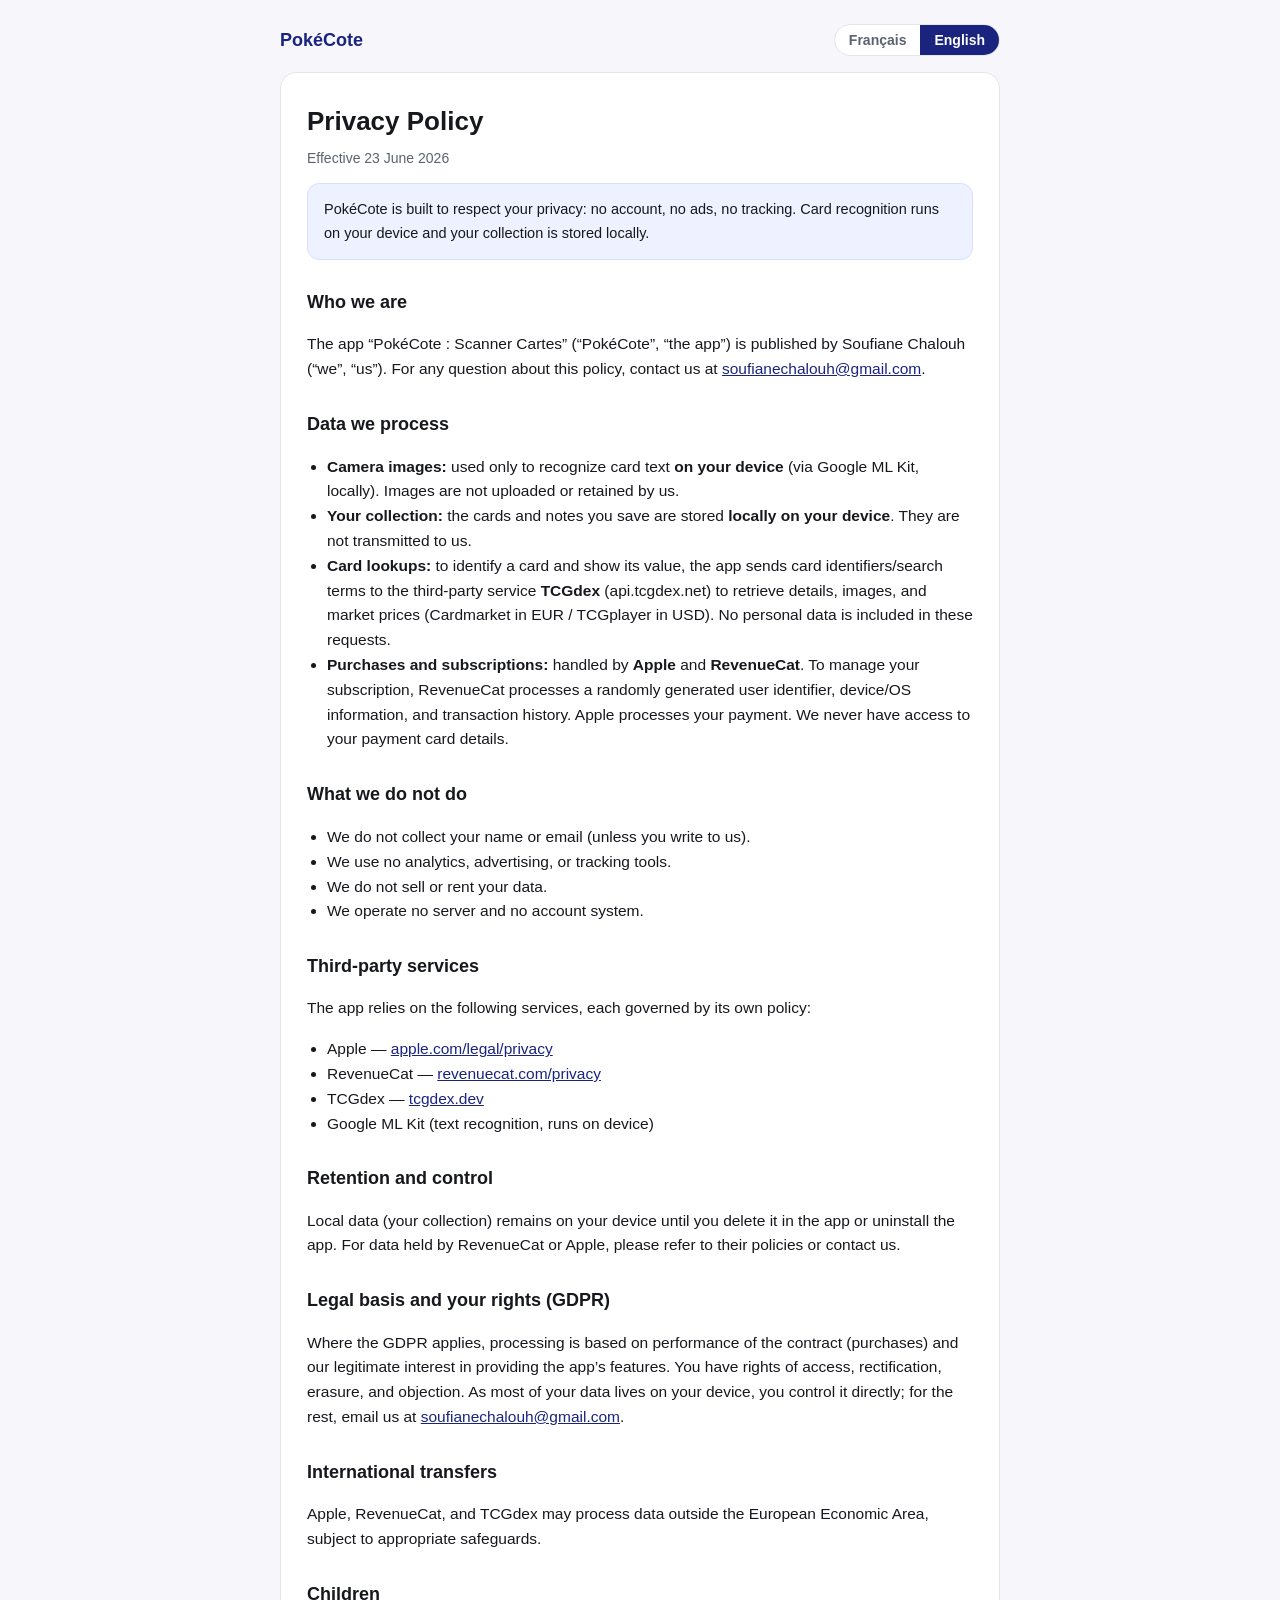
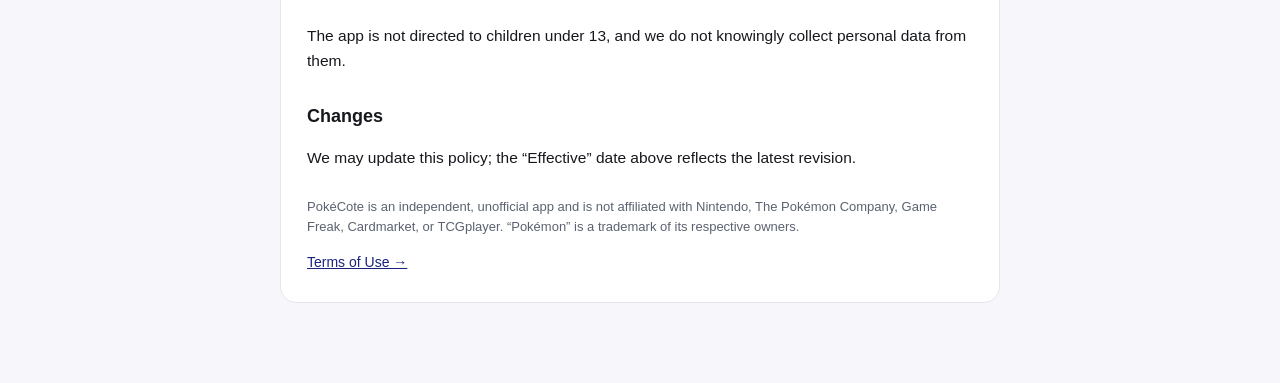
==== privacy.html @ efdfed35 "PokéCote legal pages (privacy + terms, FR/EN)" ====
<!doctype html>
<html lang="fr">
<head>
<meta charset="utf-8">
<meta name="viewport" content="width=device-width, initial-scale=1">
<title>Politique de confidentialité — PokéCote</title>
<link rel="stylesheet" href="style.css">
</head>
<body>
<div class="wrap">
  <header class="site">
    <a class="brand" href="index.html">PokéCote</a>
    <div class="toggle" role="group" aria-label="Language">
      <button type="button" data-set="fr" class="active">Français</button>
      <button type="button" data-set="en">English</button>
    </div>
  </header>

  <!-- FRENCH -->
  <section class="card show" data-lang="fr">
    <h1>Politique de confidentialité</h1>
    <p class="eff">En vigueur le 23 juin 2026</p>
    <p class="lead">PokéCote est conçu pour respecter votre vie privée : pas de compte, pas de publicité, pas de pistage. La reconnaissance des cartes s’effectue sur votre appareil et votre collection est stockée localement.</p>

    <h2>Qui sommes-nous</h2>
    <p>L’application « PokéCote : Scanner Cartes » (« PokéCote », « l’application ») est éditée par Soufiane Chalouh (« nous »). Pour toute question relative à cette politique, contactez-nous à <a href="mailto:soufianechalouh@gmail.com">soufianechalouh@gmail.com</a>.</p>

    <h2>Données que nous traitons</h2>
    <ul>
      <li><strong>Images de l’appareil photo :</strong> utilisées uniquement pour reconnaître le texte des cartes <strong>sur votre appareil</strong> (via Google ML Kit, en local). Les images ne sont ni téléversées ni conservées par nous.</li>
      <li><strong>Votre collection :</strong> les cartes et informations que vous enregistrez sont stockées <strong>localement sur votre appareil</strong>. Elles ne nous sont pas transmises.</li>
      <li><strong>Recherches de cartes :</strong> pour identifier une carte et afficher sa cote, l’application envoie des identifiants/termes de carte au service tiers <strong>TCGdex</strong> (api.tcgdex.net) afin de récupérer les détails, images et prix de marché (Cardmarket en EUR / TCGplayer en USD). Aucune donnée personnelle n’est incluse dans ces requêtes.</li>
      <li><strong>Achats et abonnements :</strong> gérés par <strong>Apple</strong> et <strong>RevenueCat</strong>. Pour gérer votre abonnement, RevenueCat traite un identifiant d’utilisateur généré aléatoirement, des informations sur l’appareil/le système et l’historique des transactions. Apple traite votre paiement. Nous n’avons jamais accès à vos coordonnées bancaires.</li>
    </ul>

    <h2>Ce que nous ne faisons pas</h2>
    <ul>
      <li>Nous ne collectons pas votre nom ou votre e-mail (sauf si vous nous écrivez).</li>
      <li>Nous n’utilisons aucun outil d’analyse, de publicité ou de pistage.</li>
      <li>Nous ne vendons ni ne louons vos données.</li>
      <li>Nous n’exploitons pas de serveur ni de système de comptes.</li>
    </ul>

    <h2>Services tiers</h2>
    <p>L’application s’appuie sur les services suivants, soumis à leurs propres politiques :</p>
    <ul>
      <li>Apple — <a href="https://www.apple.com/legal/privacy/" target="_blank" rel="noopener">apple.com/legal/privacy</a></li>
      <li>RevenueCat — <a href="https://www.revenuecat.com/privacy/" target="_blank" rel="noopener">revenuecat.com/privacy</a></li>
      <li>TCGdex — <a href="https://tcgdex.dev/" target="_blank" rel="noopener">tcgdex.dev</a></li>
      <li>Google ML Kit (reconnaissance de texte, exécutée sur l’appareil)</li>
    </ul>

    <h2>Conservation et contrôle</h2>
    <p>Les données locales (votre collection) demeurent sur votre appareil jusqu’à ce que vous les supprimiez dans l’application ou que vous désinstalliez l’application. Pour les données détenues par RevenueCat ou Apple, veuillez consulter leurs politiques ou nous contacter.</p>

    <h2>Base légale et vos droits (RGPD)</h2>
    <p>Lorsque le RGPD s’applique, le traitement repose sur l’exécution du contrat (achats) et notre intérêt légitime à fournir les fonctionnalités de l’application. Vous disposez des droits d’accès, de rectification, d’effacement et d’opposition. La plupart de vos données résidant sur votre appareil, vous en gardez le contrôle direct ; pour le reste, écrivez-nous à <a href="mailto:soufianechalouh@gmail.com">soufianechalouh@gmail.com</a>.</p>

    <h2>Transferts internationaux</h2>
    <p>Apple, RevenueCat et TCGdex peuvent traiter des données en dehors de l’Espace économique européen, dans le respect de garanties appropriées.</p>

    <h2>Enfants</h2>
    <p>L’application n’est pas destinée aux enfants de moins de 13 ans et nous ne collectons pas sciemment de données personnelles les concernant.</p>

    <h2>Modifications</h2>
    <p>Nous pouvons mettre à jour cette politique ; la date « En vigueur le » ci-dessus indique la dernière révision.</p>

    <p class="foot">PokéCote est une application indépendante et non officielle, sans aucun lien avec Nintendo, The Pokémon Company, Game Freak, Cardmarket ou TCGplayer. « Pokémon » est une marque de ses détenteurs respectifs.</p>
    <nav class="pages"><a href="terms.html">Conditions d’utilisation →</a></nav>
  </section>

  <!-- ENGLISH -->
  <section class="card" data-lang="en">
    <h1>Privacy Policy</h1>
    <p class="eff">Effective 23 June 2026</p>
    <p class="lead">PokéCote is built to respect your privacy: no account, no ads, no tracking. Card recognition runs on your device and your collection is stored locally.</p>

    <h2>Who we are</h2>
    <p>The app “PokéCote : Scanner Cartes” (“PokéCote”, “the app”) is published by Soufiane Chalouh (“we”, “us”). For any question about this policy, contact us at <a href="mailto:soufianechalouh@gmail.com">soufianechalouh@gmail.com</a>.</p>

    <h2>Data we process</h2>
    <ul>
      <li><strong>Camera images:</strong> used only to recognize card text <strong>on your device</strong> (via Google ML Kit, locally). Images are not uploaded or retained by us.</li>
      <li><strong>Your collection:</strong> the cards and notes you save are stored <strong>locally on your device</strong>. They are not transmitted to us.</li>
      <li><strong>Card lookups:</strong> to identify a card and show its value, the app sends card identifiers/search terms to the third-party service <strong>TCGdex</strong> (api.tcgdex.net) to retrieve details, images, and market prices (Cardmarket in EUR / TCGplayer in USD). No personal data is included in these requests.</li>
      <li><strong>Purchases and subscriptions:</strong> handled by <strong>Apple</strong> and <strong>RevenueCat</strong>. To manage your subscription, RevenueCat processes a randomly generated user identifier, device/OS information, and transaction history. Apple processes your payment. We never have access to your payment card details.</li>
    </ul>

    <h2>What we do not do</h2>
    <ul>
      <li>We do not collect your name or email (unless you write to us).</li>
      <li>We use no analytics, advertising, or tracking tools.</li>
      <li>We do not sell or rent your data.</li>
      <li>We operate no server and no account system.</li>
    </ul>

    <h2>Third-party services</h2>
    <p>The app relies on the following services, each governed by its own policy:</p>
    <ul>
      <li>Apple — <a href="https://www.apple.com/legal/privacy/" target="_blank" rel="noopener">apple.com/legal/privacy</a></li>
      <li>RevenueCat — <a href="https://www.revenuecat.com/privacy/" target="_blank" rel="noopener">revenuecat.com/privacy</a></li>
      <li>TCGdex — <a href="https://tcgdex.dev/" target="_blank" rel="noopener">tcgdex.dev</a></li>
      <li>Google ML Kit (text recognition, runs on device)</li>
    </ul>

    <h2>Retention and control</h2>
    <p>Local data (your collection) remains on your device until you delete it in the app or uninstall the app. For data held by RevenueCat or Apple, please refer to their policies or contact us.</p>

    <h2>Legal basis and your rights (GDPR)</h2>
    <p>Where the GDPR applies, processing is based on performance of the contract (purchases) and our legitimate interest in providing the app’s features. You have rights of access, rectification, erasure, and objection. As most of your data lives on your device, you control it directly; for the rest, email us at <a href="mailto:soufianechalouh@gmail.com">soufianechalouh@gmail.com</a>.</p>

    <h2>International transfers</h2>
    <p>Apple, RevenueCat, and TCGdex may process data outside the European Economic Area, subject to appropriate safeguards.</p>

    <h2>Children</h2>
    <p>The app is not directed to children under 13, and we do not knowingly collect personal data from them.</p>

    <h2>Changes</h2>
    <p>We may update this policy; the “Effective” date above reflects the latest revision.</p>

    <p class="foot">PokéCote is an independent, unofficial app and is not affiliated with Nintendo, The Pokémon Company, Game Freak, Cardmarket, or TCGplayer. “Pokémon” is a trademark of its respective owners.</p>
    <nav class="pages"><a href="terms.html">Terms of Use →</a></nav>
  </section>
</div>

<script>
(function () {
  var btns = document.querySelectorAll('.toggle button');
  var secs = document.querySelectorAll('[data-lang]');
  function set(lang) {
    secs.forEach(function (s) { s.classList.toggle('show', s.getAttribute('data-lang') === lang); });
    btns.forEach(function (b) { b.classList.toggle('active', b.getAttribute('data-set') === lang); });
    document.documentElement.lang = lang;
    try { localStorage.setItem('pokecote-lang', lang); } catch (e) {}
  }
  btns.forEach(function (b) { b.addEventListener('click', function () { set(b.getAttribute('data-set')); }); });
  var saved;
  try { saved = localStorage.getItem('pokecote-lang'); } catch (e) {}
  var nav = (navigator.language || 'fr').slice(0, 2);
  set(saved || (nav === 'en' ? 'en' : 'fr'));
})();
</script>
</body>
</html>
---- style.css ----
:root {
  --bg: #f7f7fb;
  --card: #ffffff;
  --ink: #16181d;
  --muted: #5b6270;
  --accent: #1a237e;
  --line: #e4e6ee;
}
* { box-sizing: border-box; }
body {
  margin: 0;
  font-family: -apple-system, BlinkMacSystemFont, "Segoe UI", Roboto, Helvetica, Arial, sans-serif;
  background: var(--bg);
  color: var(--ink);
  line-height: 1.6;
  -webkit-text-size-adjust: 100%;
}
.wrap { max-width: 760px; margin: 0 auto; padding: 24px 20px 80px; }
header.site {
  display: flex; align-items: center; justify-content: space-between;
  gap: 12px; flex-wrap: wrap; margin-bottom: 8px;
}
.brand { font-weight: 800; font-size: 18px; color: var(--accent); text-decoration: none; }
.toggle { display: inline-flex; border: 1px solid var(--line); border-radius: 999px; overflow: hidden; background: var(--card); }
.toggle button {
  border: 0; background: transparent; padding: 7px 14px; font-size: 14px; font-weight: 600;
  color: var(--muted); cursor: pointer;
}
.toggle button.active { background: var(--accent); color: #fff; }
.card {
  background: var(--card); border: 1px solid var(--line); border-radius: 16px;
  padding: 28px 26px; margin-top: 16px;
}
h1 { font-size: 26px; margin: 0 0 4px; }
h2 { font-size: 18px; margin: 28px 0 8px; }
.eff { color: var(--muted); font-size: 14px; margin: 0 0 8px; }
p, li { color: var(--ink); font-size: 15.5px; }
.muted { color: var(--muted); }
a { color: var(--accent); }
ul { padding-left: 20px; }
.lead { background: #eef1ff; border: 1px solid #d9e0ff; border-radius: 12px; padding: 14px 16px; font-size: 14.5px; }
.foot { margin-top: 26px; font-size: 13px; color: var(--muted); }
nav.pages { margin-top: 10px; font-size: 14px; }
nav.pages a { margin-right: 14px; }
[data-lang] { display: none; }
[data-lang].show { display: block; }
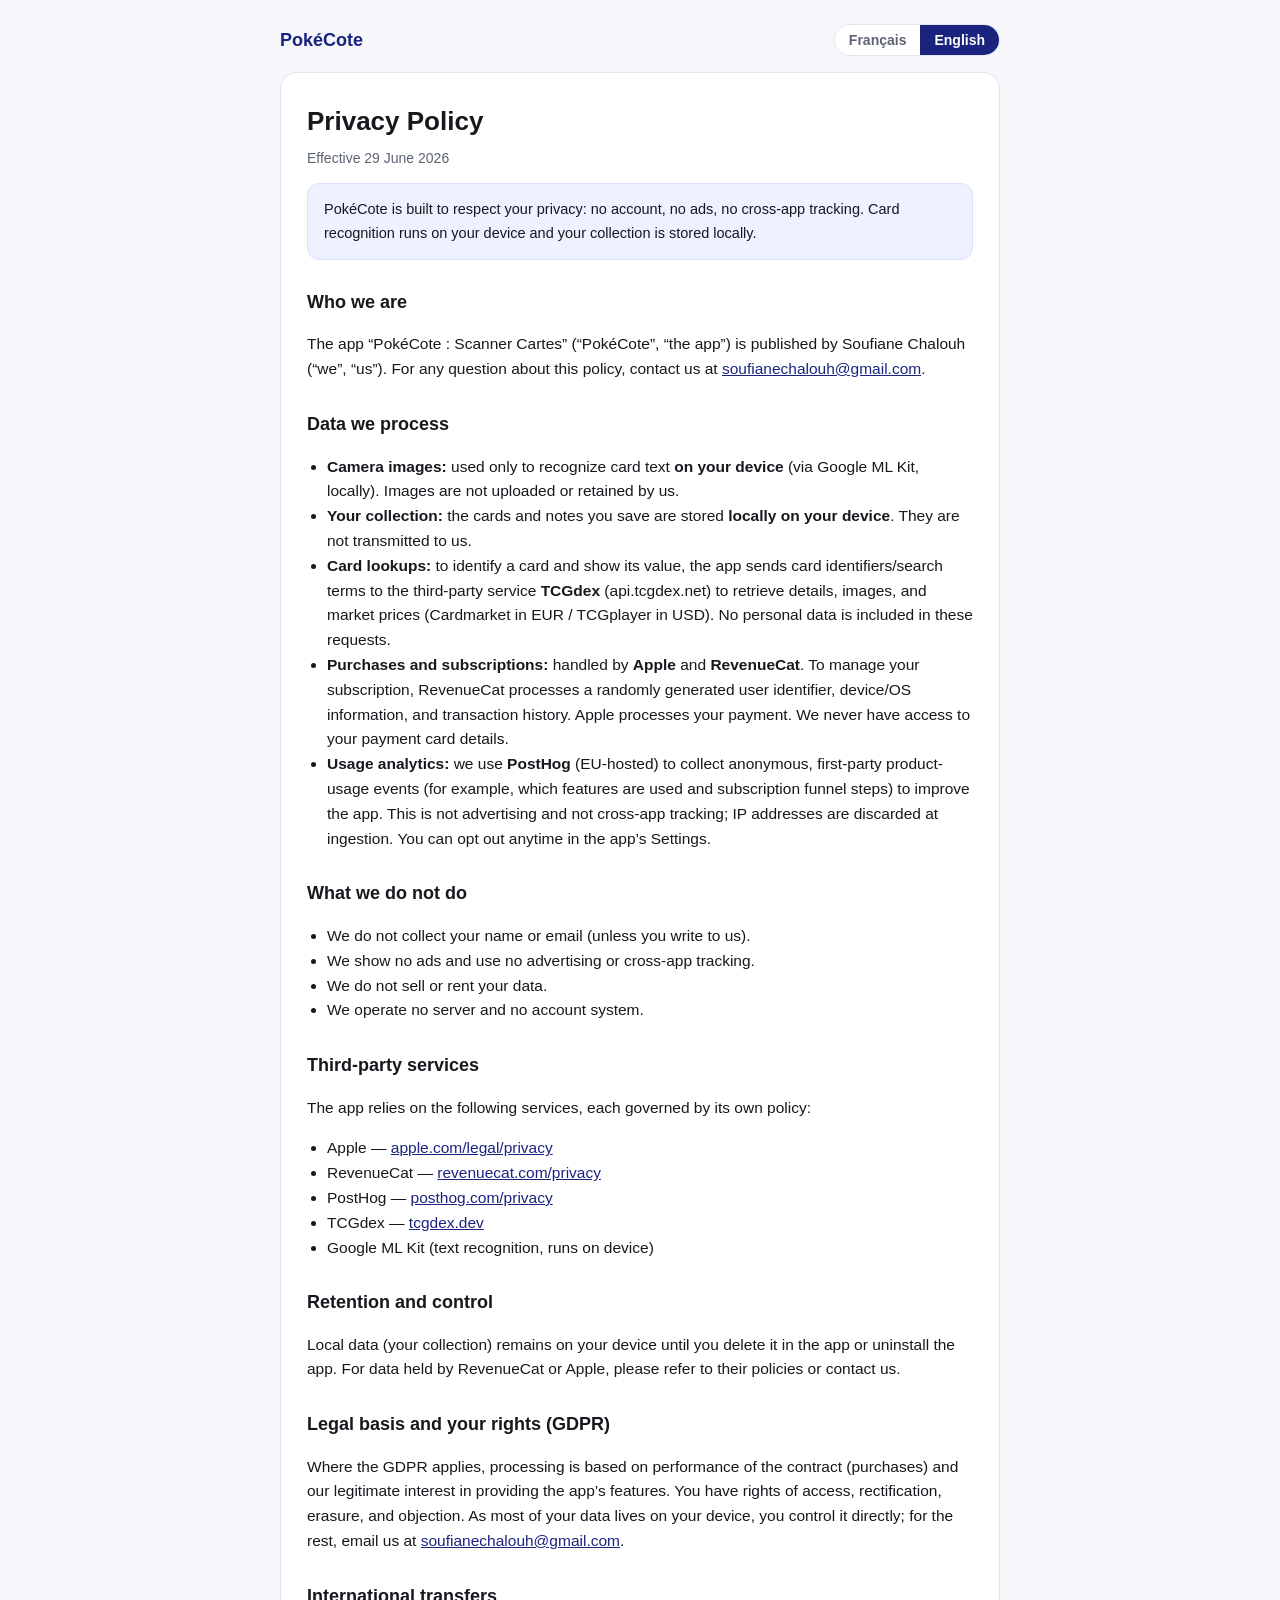
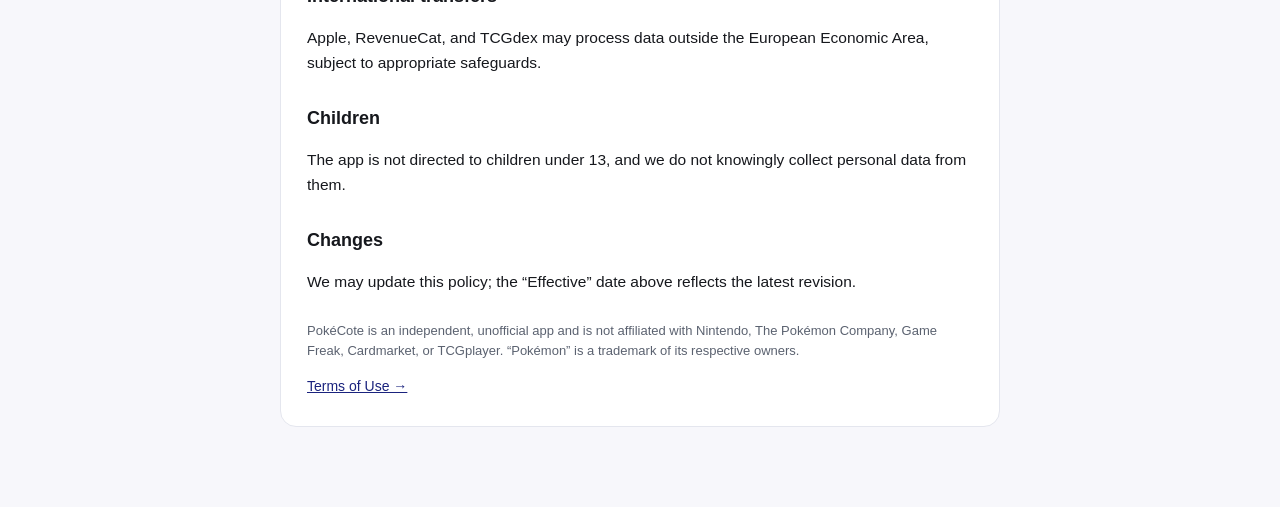
==== commit 4378e39f: "Disclose PostHog analytics; correct the "no analytics" statement The app ships first-party PostHog p" ====
--- a/privacy.html
+++ b/privacy.html
@@ -19,8 +19,8 @@
   <!-- FRENCH -->
   <section class="card show" data-lang="fr">
     <h1>Politique de confidentialité</h1>
-    <p class="eff">En vigueur le 23 juin 2026</p>
-    <p class="lead">PokéCote est conçu pour respecter votre vie privée : pas de compte, pas de publicité, pas de pistage. La reconnaissance des cartes s’effectue sur votre appareil et votre collection est stockée localement.</p>
+    <p class="eff">En vigueur le 29 juin 2026</p>
+    <p class="lead">PokéCote est conçu pour respecter votre vie privée : pas de compte, pas de publicité, pas de pistage inter-apps. La reconnaissance des cartes s’effectue sur votre appareil et votre collection est stockée localement.</p>
 
     <h2>Qui sommes-nous</h2>
     <p>L’application « PokéCote : Scanner Cartes » (« PokéCote », « l’application ») est éditée par Soufiane Chalouh (« nous »). Pour toute question relative à cette politique, contactez-nous à <a href="mailto:soufianechalouh@gmail.com">soufianechalouh@gmail.com</a>.</p>
@@ -31,12 +31,13 @@
       <li><strong>Votre collection :</strong> les cartes et informations que vous enregistrez sont stockées <strong>localement sur votre appareil</strong>. Elles ne nous sont pas transmises.</li>
       <li><strong>Recherches de cartes :</strong> pour identifier une carte et afficher sa cote, l’application envoie des identifiants/termes de carte au service tiers <strong>TCGdex</strong> (api.tcgdex.net) afin de récupérer les détails, images et prix de marché (Cardmarket en EUR / TCGplayer en USD). Aucune donnée personnelle n’est incluse dans ces requêtes.</li>
       <li><strong>Achats et abonnements :</strong> gérés par <strong>Apple</strong> et <strong>RevenueCat</strong>. Pour gérer votre abonnement, RevenueCat traite un identifiant d’utilisateur généré aléatoirement, des informations sur l’appareil/le système et l’historique des transactions. Apple traite votre paiement. Nous n’avons jamais accès à vos coordonnées bancaires.</li>
+      <li><strong>Statistiques d’utilisation :</strong> nous utilisons <strong>PostHog</strong> (hébergé dans l’UE) pour collecter des événements d’usage anonymes et internes à l’application (par exemple les fonctionnalités utilisées et les étapes du parcours d’abonnement) afin d’améliorer l’application. Il ne s’agit ni de publicité ni de pistage inter-apps ; les adresses IP sont supprimées à la réception. Vous pouvez vous désinscrire à tout moment dans les Réglages de l’application.</li>
     </ul>
 
     <h2>Ce que nous ne faisons pas</h2>
     <ul>
       <li>Nous ne collectons pas votre nom ou votre e-mail (sauf si vous nous écrivez).</li>
-      <li>Nous n’utilisons aucun outil d’analyse, de publicité ou de pistage.</li>
+      <li>Nous n’affichons aucune publicité et n’utilisons aucun traceur publicitaire ou inter-apps.</li>
       <li>Nous ne vendons ni ne louons vos données.</li>
       <li>Nous n’exploitons pas de serveur ni de système de comptes.</li>
     </ul>
@@ -46,6 +47,7 @@
     <ul>
       <li>Apple — <a href="https://www.apple.com/legal/privacy/" target="_blank" rel="noopener">apple.com/legal/privacy</a></li>
       <li>RevenueCat — <a href="https://www.revenuecat.com/privacy/" target="_blank" rel="noopener">revenuecat.com/privacy</a></li>
+      <li>PostHog — <a href="https://posthog.com/privacy" target="_blank" rel="noopener">posthog.com/privacy</a></li>
       <li>TCGdex — <a href="https://tcgdex.dev/" target="_blank" rel="noopener">tcgdex.dev</a></li>
       <li>Google ML Kit (reconnaissance de texte, exécutée sur l’appareil)</li>
     </ul>
@@ -72,8 +74,8 @@
   <!-- ENGLISH -->
   <section class="card" data-lang="en">
     <h1>Privacy Policy</h1>
-    <p class="eff">Effective 23 June 2026</p>
-    <p class="lead">PokéCote is built to respect your privacy: no account, no ads, no tracking. Card recognition runs on your device and your collection is stored locally.</p>
+    <p class="eff">Effective 29 June 2026</p>
+    <p class="lead">PokéCote is built to respect your privacy: no account, no ads, no cross-app tracking. Card recognition runs on your device and your collection is stored locally.</p>
 
     <h2>Who we are</h2>
     <p>The app “PokéCote : Scanner Cartes” (“PokéCote”, “the app”) is published by Soufiane Chalouh (“we”, “us”). For any question about this policy, contact us at <a href="mailto:soufianechalouh@gmail.com">soufianechalouh@gmail.com</a>.</p>
@@ -84,12 +86,13 @@
       <li><strong>Your collection:</strong> the cards and notes you save are stored <strong>locally on your device</strong>. They are not transmitted to us.</li>
       <li><strong>Card lookups:</strong> to identify a card and show its value, the app sends card identifiers/search terms to the third-party service <strong>TCGdex</strong> (api.tcgdex.net) to retrieve details, images, and market prices (Cardmarket in EUR / TCGplayer in USD). No personal data is included in these requests.</li>
       <li><strong>Purchases and subscriptions:</strong> handled by <strong>Apple</strong> and <strong>RevenueCat</strong>. To manage your subscription, RevenueCat processes a randomly generated user identifier, device/OS information, and transaction history. Apple processes your payment. We never have access to your payment card details.</li>
+      <li><strong>Usage analytics:</strong> we use <strong>PostHog</strong> (EU-hosted) to collect anonymous, first-party product-usage events (for example, which features are used and subscription funnel steps) to improve the app. This is not advertising and not cross-app tracking; IP addresses are discarded at ingestion. You can opt out anytime in the app’s Settings.</li>
     </ul>
 
     <h2>What we do not do</h2>
     <ul>
       <li>We do not collect your name or email (unless you write to us).</li>
-      <li>We use no analytics, advertising, or tracking tools.</li>
+      <li>We show no ads and use no advertising or cross-app tracking.</li>
       <li>We do not sell or rent your data.</li>
       <li>We operate no server and no account system.</li>
     </ul>
@@ -99,6 +102,7 @@
     <ul>
       <li>Apple — <a href="https://www.apple.com/legal/privacy/" target="_blank" rel="noopener">apple.com/legal/privacy</a></li>
       <li>RevenueCat — <a href="https://www.revenuecat.com/privacy/" target="_blank" rel="noopener">revenuecat.com/privacy</a></li>
+      <li>PostHog — <a href="https://posthog.com/privacy" target="_blank" rel="noopener">posthog.com/privacy</a></li>
       <li>TCGdex — <a href="https://tcgdex.dev/" target="_blank" rel="noopener">tcgdex.dev</a></li>
       <li>Google ML Kit (text recognition, runs on device)</li>
     </ul>
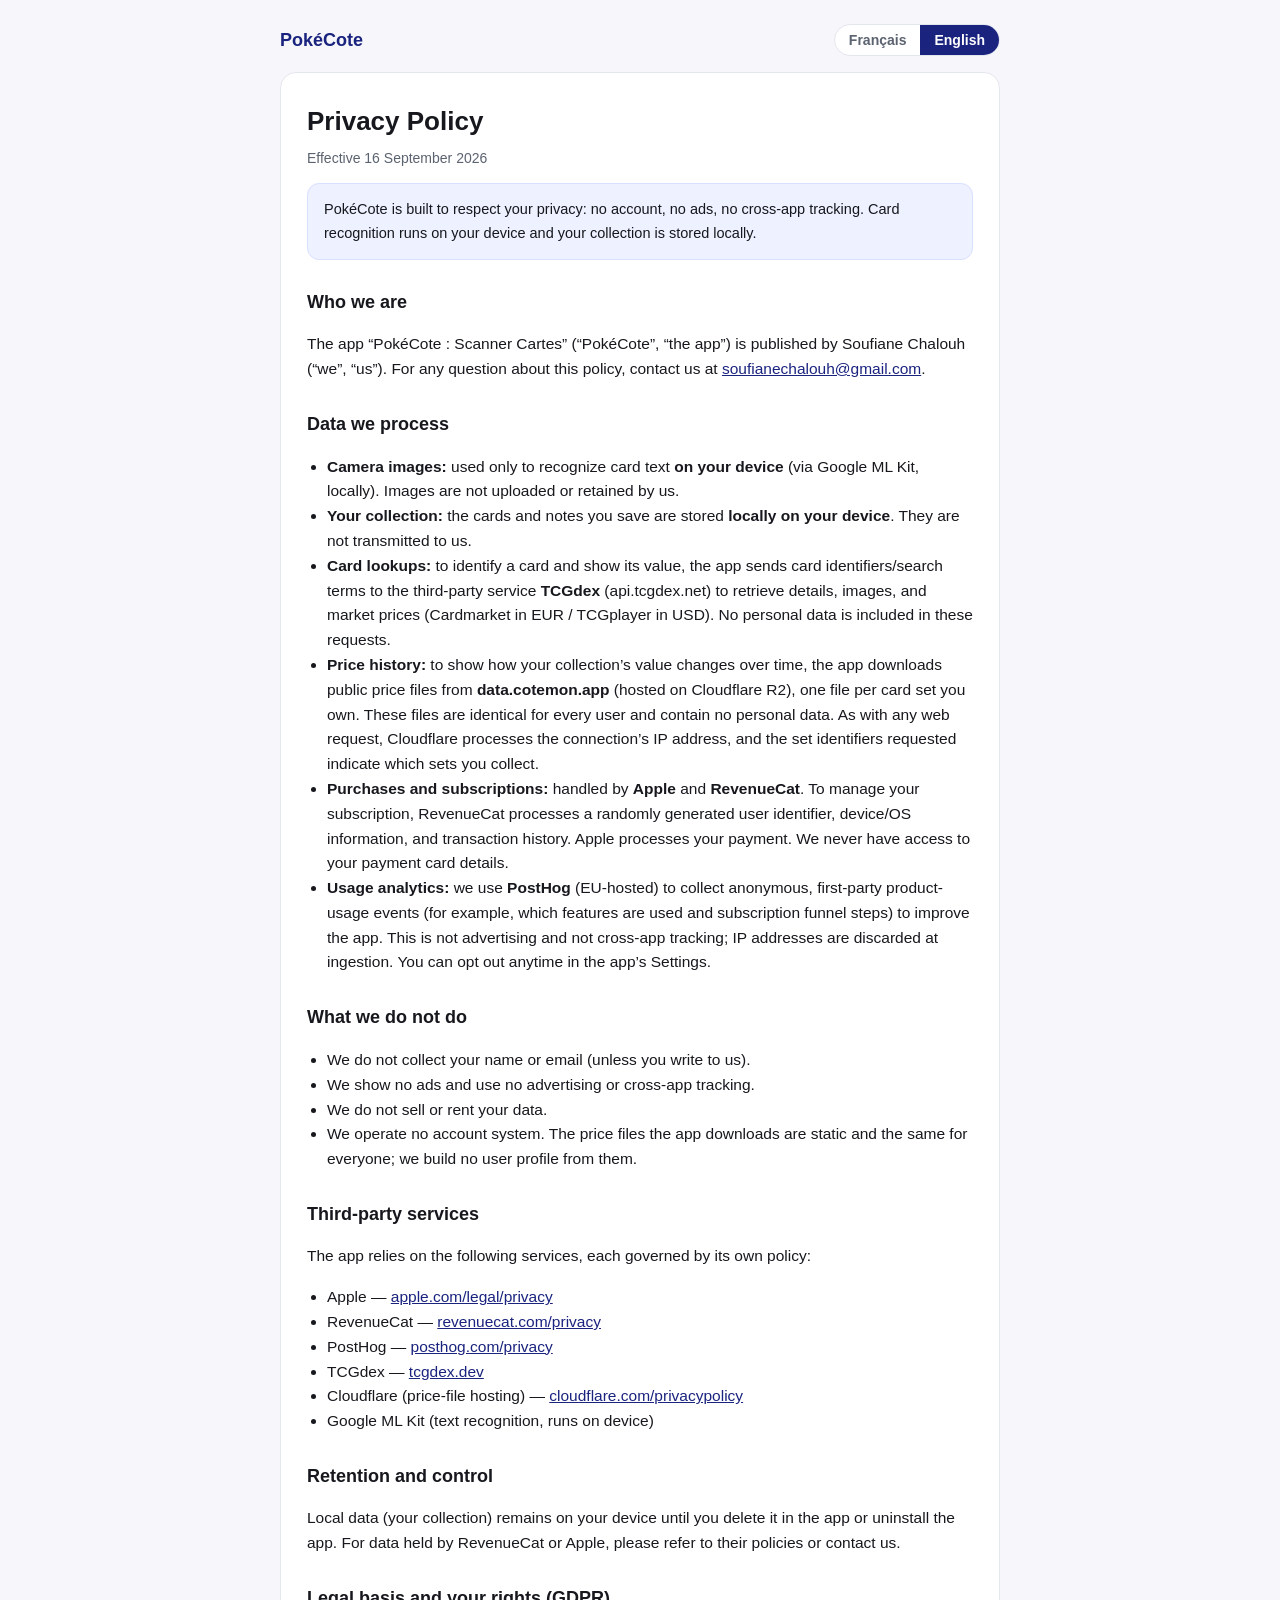
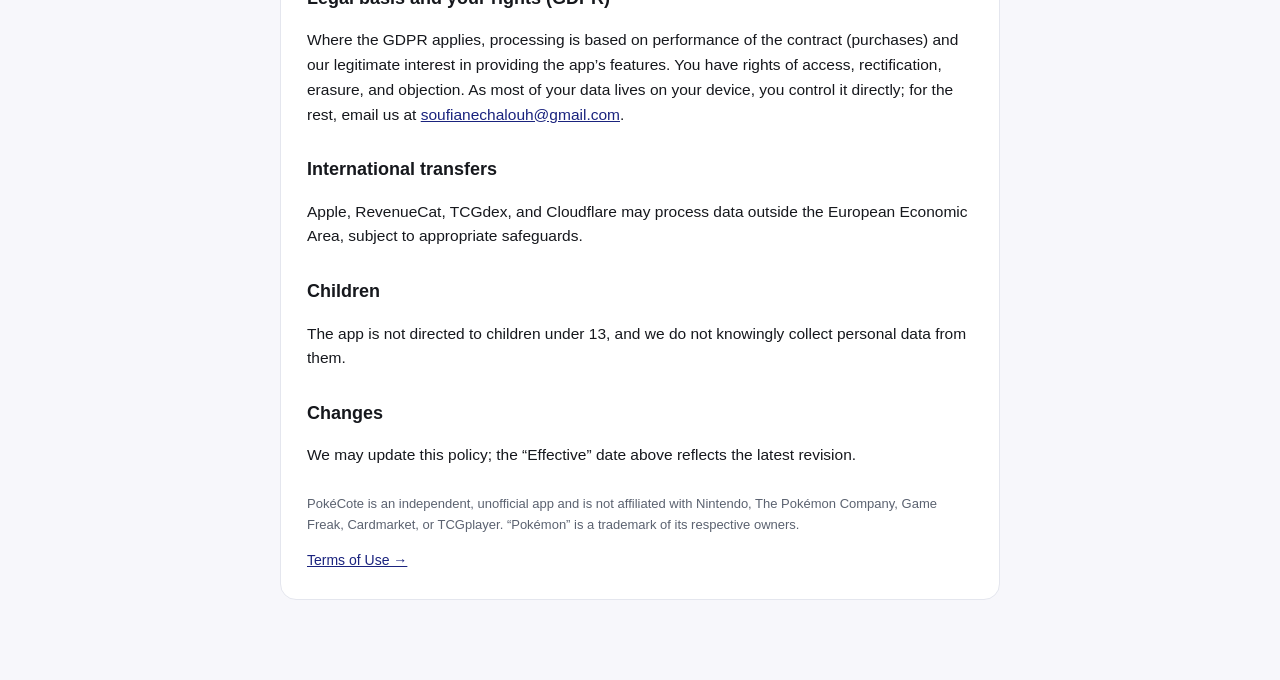
==== commit 8661040b: "privacy: disclose the price-history downloads and Cloudflare The app now fetches public price files " ====
--- a/privacy.html
+++ b/privacy.html
@@ -19,7 +19,7 @@
   <!-- FRENCH -->
   <section class="card show" data-lang="fr">
     <h1>Politique de confidentialité</h1>
-    <p class="eff">En vigueur le 29 juin 2026</p>
+    <p class="eff">En vigueur le 16 septembre 2026</p>
     <p class="lead">PokéCote est conçu pour respecter votre vie privée : pas de compte, pas de publicité, pas de pistage inter-apps. La reconnaissance des cartes s’effectue sur votre appareil et votre collection est stockée localement.</p>
 
     <h2>Qui sommes-nous</h2>
@@ -30,6 +30,7 @@
       <li><strong>Images de l’appareil photo :</strong> utilisées uniquement pour reconnaître le texte des cartes <strong>sur votre appareil</strong> (via Google ML Kit, en local). Les images ne sont ni téléversées ni conservées par nous.</li>
       <li><strong>Votre collection :</strong> les cartes et informations que vous enregistrez sont stockées <strong>localement sur votre appareil</strong>. Elles ne nous sont pas transmises.</li>
       <li><strong>Recherches de cartes :</strong> pour identifier une carte et afficher sa cote, l’application envoie des identifiants/termes de carte au service tiers <strong>TCGdex</strong> (api.tcgdex.net) afin de récupérer les détails, images et prix de marché (Cardmarket en EUR / TCGplayer en USD). Aucune donnée personnelle n’est incluse dans ces requêtes.</li>
+      <li><strong>Historique des cotes :</strong> pour afficher l’évolution de la valeur de votre collection, l’application télécharge des fichiers de prix publics depuis <strong>data.cotemon.app</strong> (hébergé sur Cloudflare R2), un fichier par série que vous possédez. Ces fichiers sont identiques pour tous les utilisateurs et ne contiennent aucune donnée personnelle. Comme pour toute requête web, Cloudflare traite l’adresse IP de la connexion, et les identifiants de série demandés indiquent quelles séries vous collectionnez.</li>
       <li><strong>Achats et abonnements :</strong> gérés par <strong>Apple</strong> et <strong>RevenueCat</strong>. Pour gérer votre abonnement, RevenueCat traite un identifiant d’utilisateur généré aléatoirement, des informations sur l’appareil/le système et l’historique des transactions. Apple traite votre paiement. Nous n’avons jamais accès à vos coordonnées bancaires.</li>
       <li><strong>Statistiques d’utilisation :</strong> nous utilisons <strong>PostHog</strong> (hébergé dans l’UE) pour collecter des événements d’usage anonymes et internes à l’application (par exemple les fonctionnalités utilisées et les étapes du parcours d’abonnement) afin d’améliorer l’application. Il ne s’agit ni de publicité ni de pistage inter-apps ; les adresses IP sont supprimées à la réception. Vous pouvez vous désinscrire à tout moment dans les Réglages de l’application.</li>
     </ul>
@@ -39,7 +40,7 @@
       <li>Nous ne collectons pas votre nom ou votre e-mail (sauf si vous nous écrivez).</li>
       <li>Nous n’affichons aucune publicité et n’utilisons aucun traceur publicitaire ou inter-apps.</li>
       <li>Nous ne vendons ni ne louons vos données.</li>
-      <li>Nous n’exploitons pas de serveur ni de système de comptes.</li>
+      <li>Nous n’exploitons aucun système de comptes. Les fichiers de prix que l’application télécharge sont statiques et identiques pour tous ; nous n’enregistrons aucun profil d’utilisateur.</li>
     </ul>
 
     <h2>Services tiers</h2>
@@ -49,6 +50,7 @@
       <li>RevenueCat — <a href="https://www.revenuecat.com/privacy/" target="_blank" rel="noopener">revenuecat.com/privacy</a></li>
       <li>PostHog — <a href="https://posthog.com/privacy" target="_blank" rel="noopener">posthog.com/privacy</a></li>
       <li>TCGdex — <a href="https://tcgdex.dev/" target="_blank" rel="noopener">tcgdex.dev</a></li>
+      <li>Cloudflare (hébergement des fichiers de prix) — <a href="https://www.cloudflare.com/privacypolicy/" target="_blank" rel="noopener">cloudflare.com/privacypolicy</a></li>
       <li>Google ML Kit (reconnaissance de texte, exécutée sur l’appareil)</li>
     </ul>
 
@@ -59,7 +61,7 @@
     <p>Lorsque le RGPD s’applique, le traitement repose sur l’exécution du contrat (achats) et notre intérêt légitime à fournir les fonctionnalités de l’application. Vous disposez des droits d’accès, de rectification, d’effacement et d’opposition. La plupart de vos données résidant sur votre appareil, vous en gardez le contrôle direct ; pour le reste, écrivez-nous à <a href="mailto:soufianechalouh@gmail.com">soufianechalouh@gmail.com</a>.</p>
 
     <h2>Transferts internationaux</h2>
-    <p>Apple, RevenueCat et TCGdex peuvent traiter des données en dehors de l’Espace économique européen, dans le respect de garanties appropriées.</p>
+    <p>Apple, RevenueCat, TCGdex et Cloudflare peuvent traiter des données en dehors de l’Espace économique européen, dans le respect de garanties appropriées.</p>
 
     <h2>Enfants</h2>
     <p>L’application n’est pas destinée aux enfants de moins de 13 ans et nous ne collectons pas sciemment de données personnelles les concernant.</p>
@@ -74,7 +76,7 @@
   <!-- ENGLISH -->
   <section class="card" data-lang="en">
     <h1>Privacy Policy</h1>
-    <p class="eff">Effective 29 June 2026</p>
+    <p class="eff">Effective 16 September 2026</p>
     <p class="lead">PokéCote is built to respect your privacy: no account, no ads, no cross-app tracking. Card recognition runs on your device and your collection is stored locally.</p>
 
     <h2>Who we are</h2>
@@ -85,6 +87,7 @@
       <li><strong>Camera images:</strong> used only to recognize card text <strong>on your device</strong> (via Google ML Kit, locally). Images are not uploaded or retained by us.</li>
       <li><strong>Your collection:</strong> the cards and notes you save are stored <strong>locally on your device</strong>. They are not transmitted to us.</li>
       <li><strong>Card lookups:</strong> to identify a card and show its value, the app sends card identifiers/search terms to the third-party service <strong>TCGdex</strong> (api.tcgdex.net) to retrieve details, images, and market prices (Cardmarket in EUR / TCGplayer in USD). No personal data is included in these requests.</li>
+      <li><strong>Price history:</strong> to show how your collection’s value changes over time, the app downloads public price files from <strong>data.cotemon.app</strong> (hosted on Cloudflare R2), one file per card set you own. These files are identical for every user and contain no personal data. As with any web request, Cloudflare processes the connection’s IP address, and the set identifiers requested indicate which sets you collect.</li>
       <li><strong>Purchases and subscriptions:</strong> handled by <strong>Apple</strong> and <strong>RevenueCat</strong>. To manage your subscription, RevenueCat processes a randomly generated user identifier, device/OS information, and transaction history. Apple processes your payment. We never have access to your payment card details.</li>
       <li><strong>Usage analytics:</strong> we use <strong>PostHog</strong> (EU-hosted) to collect anonymous, first-party product-usage events (for example, which features are used and subscription funnel steps) to improve the app. This is not advertising and not cross-app tracking; IP addresses are discarded at ingestion. You can opt out anytime in the app’s Settings.</li>
     </ul>
@@ -94,7 +97,7 @@
       <li>We do not collect your name or email (unless you write to us).</li>
       <li>We show no ads and use no advertising or cross-app tracking.</li>
       <li>We do not sell or rent your data.</li>
-      <li>We operate no server and no account system.</li>
+      <li>We operate no account system. The price files the app downloads are static and the same for everyone; we build no user profile from them.</li>
     </ul>
 
     <h2>Third-party services</h2>
@@ -104,6 +107,7 @@
       <li>RevenueCat — <a href="https://www.revenuecat.com/privacy/" target="_blank" rel="noopener">revenuecat.com/privacy</a></li>
       <li>PostHog — <a href="https://posthog.com/privacy" target="_blank" rel="noopener">posthog.com/privacy</a></li>
       <li>TCGdex — <a href="https://tcgdex.dev/" target="_blank" rel="noopener">tcgdex.dev</a></li>
+      <li>Cloudflare (price-file hosting) — <a href="https://www.cloudflare.com/privacypolicy/" target="_blank" rel="noopener">cloudflare.com/privacypolicy</a></li>
       <li>Google ML Kit (text recognition, runs on device)</li>
     </ul>
 
@@ -114,7 +118,7 @@
     <p>Where the GDPR applies, processing is based on performance of the contract (purchases) and our legitimate interest in providing the app’s features. You have rights of access, rectification, erasure, and objection. As most of your data lives on your device, you control it directly; for the rest, email us at <a href="mailto:soufianechalouh@gmail.com">soufianechalouh@gmail.com</a>.</p>
 
     <h2>International transfers</h2>
-    <p>Apple, RevenueCat, and TCGdex may process data outside the European Economic Area, subject to appropriate safeguards.</p>
+    <p>Apple, RevenueCat, TCGdex, and Cloudflare may process data outside the European Economic Area, subject to appropriate safeguards.</p>
 
     <h2>Children</h2>
     <p>The app is not directed to children under 13, and we do not knowingly collect personal data from them.</p>
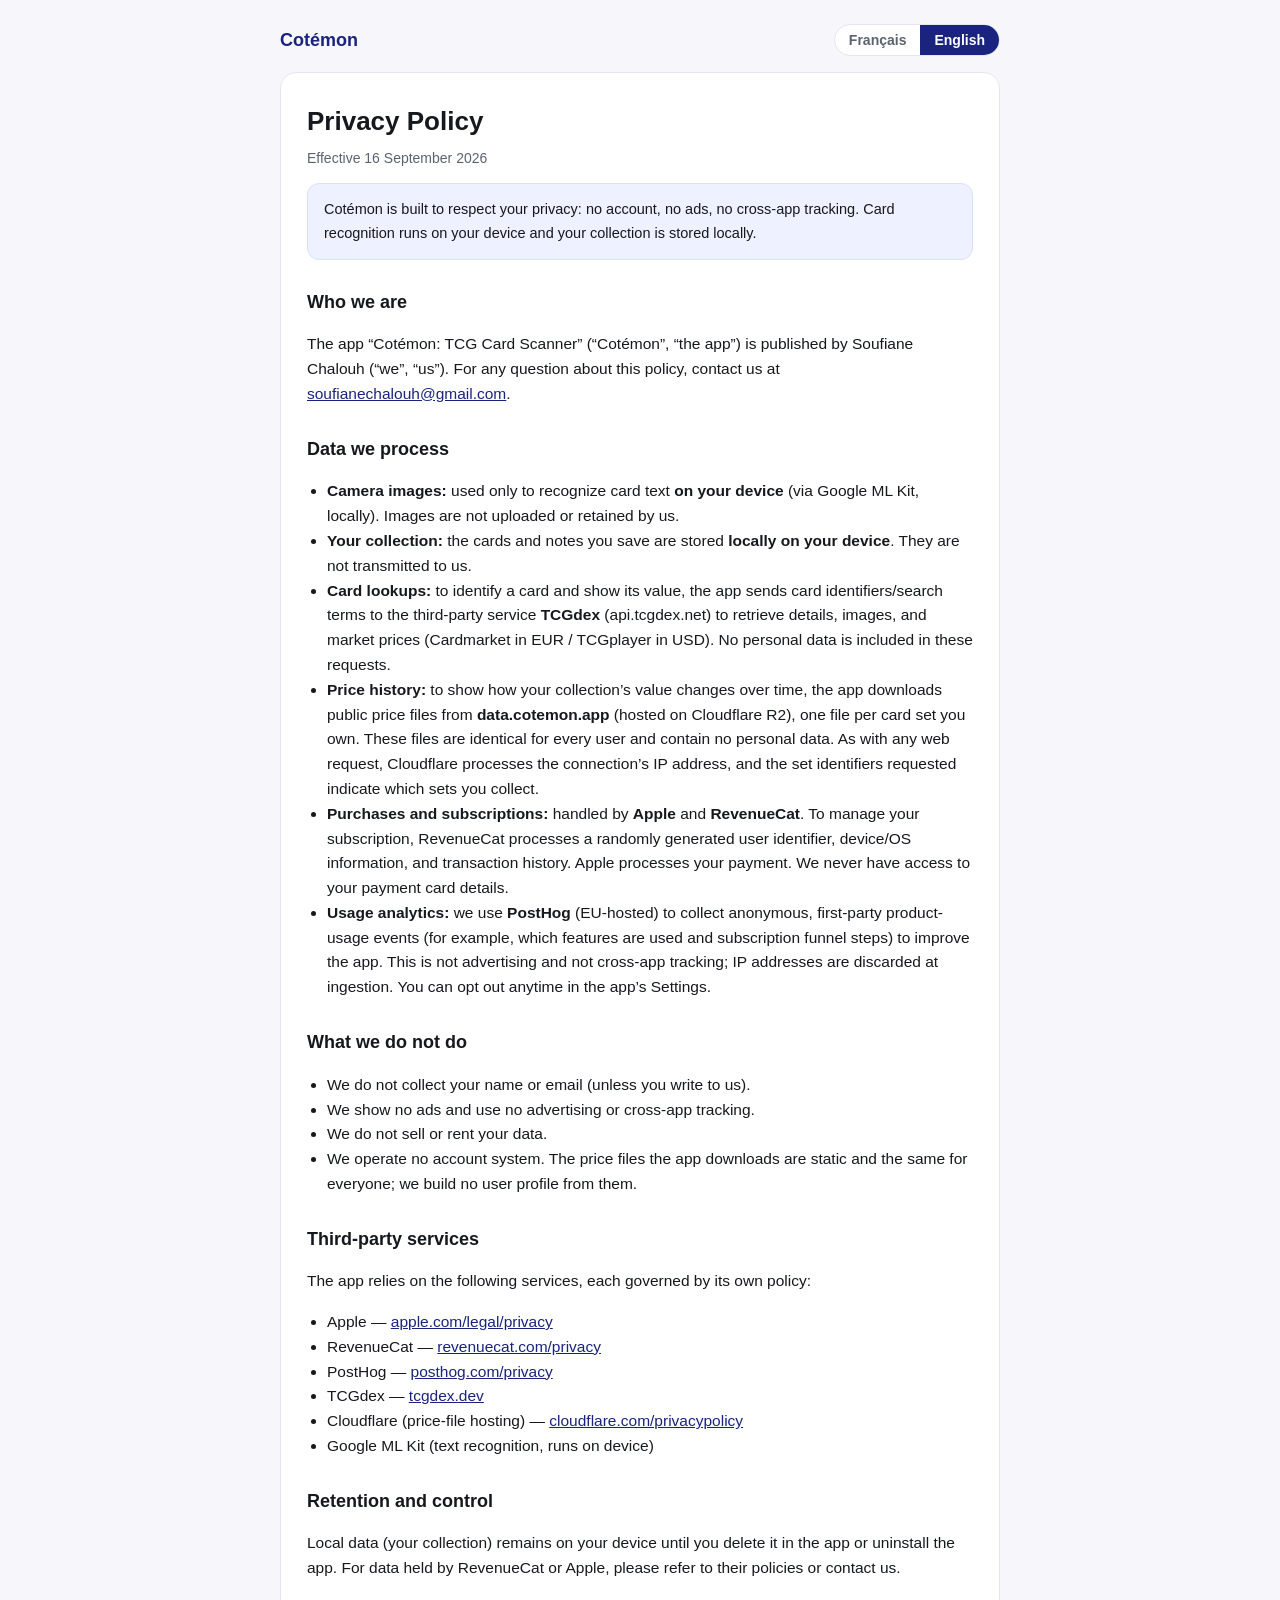
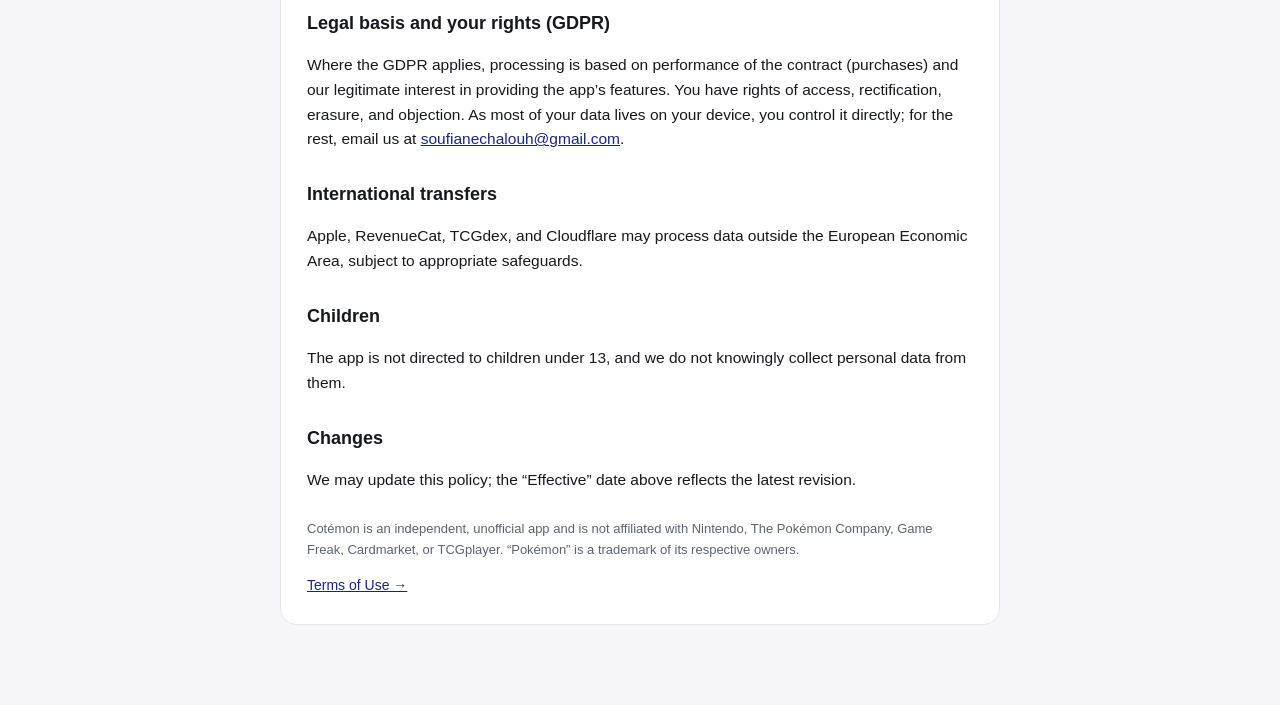
==== commit 7ce98621: "Rename PokéCote to Cotémon across the legal pages 21 display mentions. The formal app-name strings n" ====
--- a/privacy.html
+++ b/privacy.html
@@ -3,13 +3,13 @@
 <head>
 <meta charset="utf-8">
 <meta name="viewport" content="width=device-width, initial-scale=1">
-<title>Politique de confidentialité — PokéCote</title>
+<title>Politique de confidentialité — Cotémon</title>
 <link rel="stylesheet" href="style.css">
 </head>
 <body>
 <div class="wrap">
   <header class="site">
-    <a class="brand" href="index.html">PokéCote</a>
+    <a class="brand" href="index.html">Cotémon</a>
     <div class="toggle" role="group" aria-label="Language">
       <button type="button" data-set="fr" class="active">Français</button>
       <button type="button" data-set="en">English</button>
@@ -20,10 +20,10 @@
   <section class="card show" data-lang="fr">
     <h1>Politique de confidentialité</h1>
     <p class="eff">En vigueur le 16 septembre 2026</p>
-    <p class="lead">PokéCote est conçu pour respecter votre vie privée : pas de compte, pas de publicité, pas de pistage inter-apps. La reconnaissance des cartes s’effectue sur votre appareil et votre collection est stockée localement.</p>
+    <p class="lead">Cotémon est conçu pour respecter votre vie privée : pas de compte, pas de publicité, pas de pistage inter-apps. La reconnaissance des cartes s’effectue sur votre appareil et votre collection est stockée localement.</p>
 
     <h2>Qui sommes-nous</h2>
-    <p>L’application « PokéCote : Scanner Cartes » (« PokéCote », « l’application ») est éditée par Soufiane Chalouh (« nous »). Pour toute question relative à cette politique, contactez-nous à <a href="mailto:soufianechalouh@gmail.com">soufianechalouh@gmail.com</a>.</p>
+    <p>L’application « Cotémon : Valeur Carte TCG » (« Cotémon », « l’application ») est éditée par Soufiane Chalouh (« nous »). Pour toute question relative à cette politique, contactez-nous à <a href="mailto:soufianechalouh@gmail.com">soufianechalouh@gmail.com</a>.</p>
 
     <h2>Données que nous traitons</h2>
     <ul>
@@ -69,7 +69,7 @@
     <h2>Modifications</h2>
     <p>Nous pouvons mettre à jour cette politique ; la date « En vigueur le » ci-dessus indique la dernière révision.</p>
 
-    <p class="foot">PokéCote est une application indépendante et non officielle, sans aucun lien avec Nintendo, The Pokémon Company, Game Freak, Cardmarket ou TCGplayer. « Pokémon » est une marque de ses détenteurs respectifs.</p>
+    <p class="foot">Cotémon est une application indépendante et non officielle, sans aucun lien avec Nintendo, The Pokémon Company, Game Freak, Cardmarket ou TCGplayer. « Pokémon » est une marque de ses détenteurs respectifs.</p>
     <nav class="pages"><a href="terms.html">Conditions d’utilisation →</a></nav>
   </section>
 
@@ -77,10 +77,10 @@
   <section class="card" data-lang="en">
     <h1>Privacy Policy</h1>
     <p class="eff">Effective 16 September 2026</p>
-    <p class="lead">PokéCote is built to respect your privacy: no account, no ads, no cross-app tracking. Card recognition runs on your device and your collection is stored locally.</p>
+    <p class="lead">Cotémon is built to respect your privacy: no account, no ads, no cross-app tracking. Card recognition runs on your device and your collection is stored locally.</p>
 
     <h2>Who we are</h2>
-    <p>The app “PokéCote : Scanner Cartes” (“PokéCote”, “the app”) is published by Soufiane Chalouh (“we”, “us”). For any question about this policy, contact us at <a href="mailto:soufianechalouh@gmail.com">soufianechalouh@gmail.com</a>.</p>
+    <p>The app “Cotémon: TCG Card Scanner” (“Cotémon”, “the app”) is published by Soufiane Chalouh (“we”, “us”). For any question about this policy, contact us at <a href="mailto:soufianechalouh@gmail.com">soufianechalouh@gmail.com</a>.</p>
 
     <h2>Data we process</h2>
     <ul>
@@ -126,7 +126,7 @@
     <h2>Changes</h2>
     <p>We may update this policy; the “Effective” date above reflects the latest revision.</p>
 
-    <p class="foot">PokéCote is an independent, unofficial app and is not affiliated with Nintendo, The Pokémon Company, Game Freak, Cardmarket, or TCGplayer. “Pokémon” is a trademark of its respective owners.</p>
+    <p class="foot">Cotémon is an independent, unofficial app and is not affiliated with Nintendo, The Pokémon Company, Game Freak, Cardmarket, or TCGplayer. “Pokémon” is a trademark of its respective owners.</p>
     <nav class="pages"><a href="terms.html">Terms of Use →</a></nav>
   </section>
 </div>
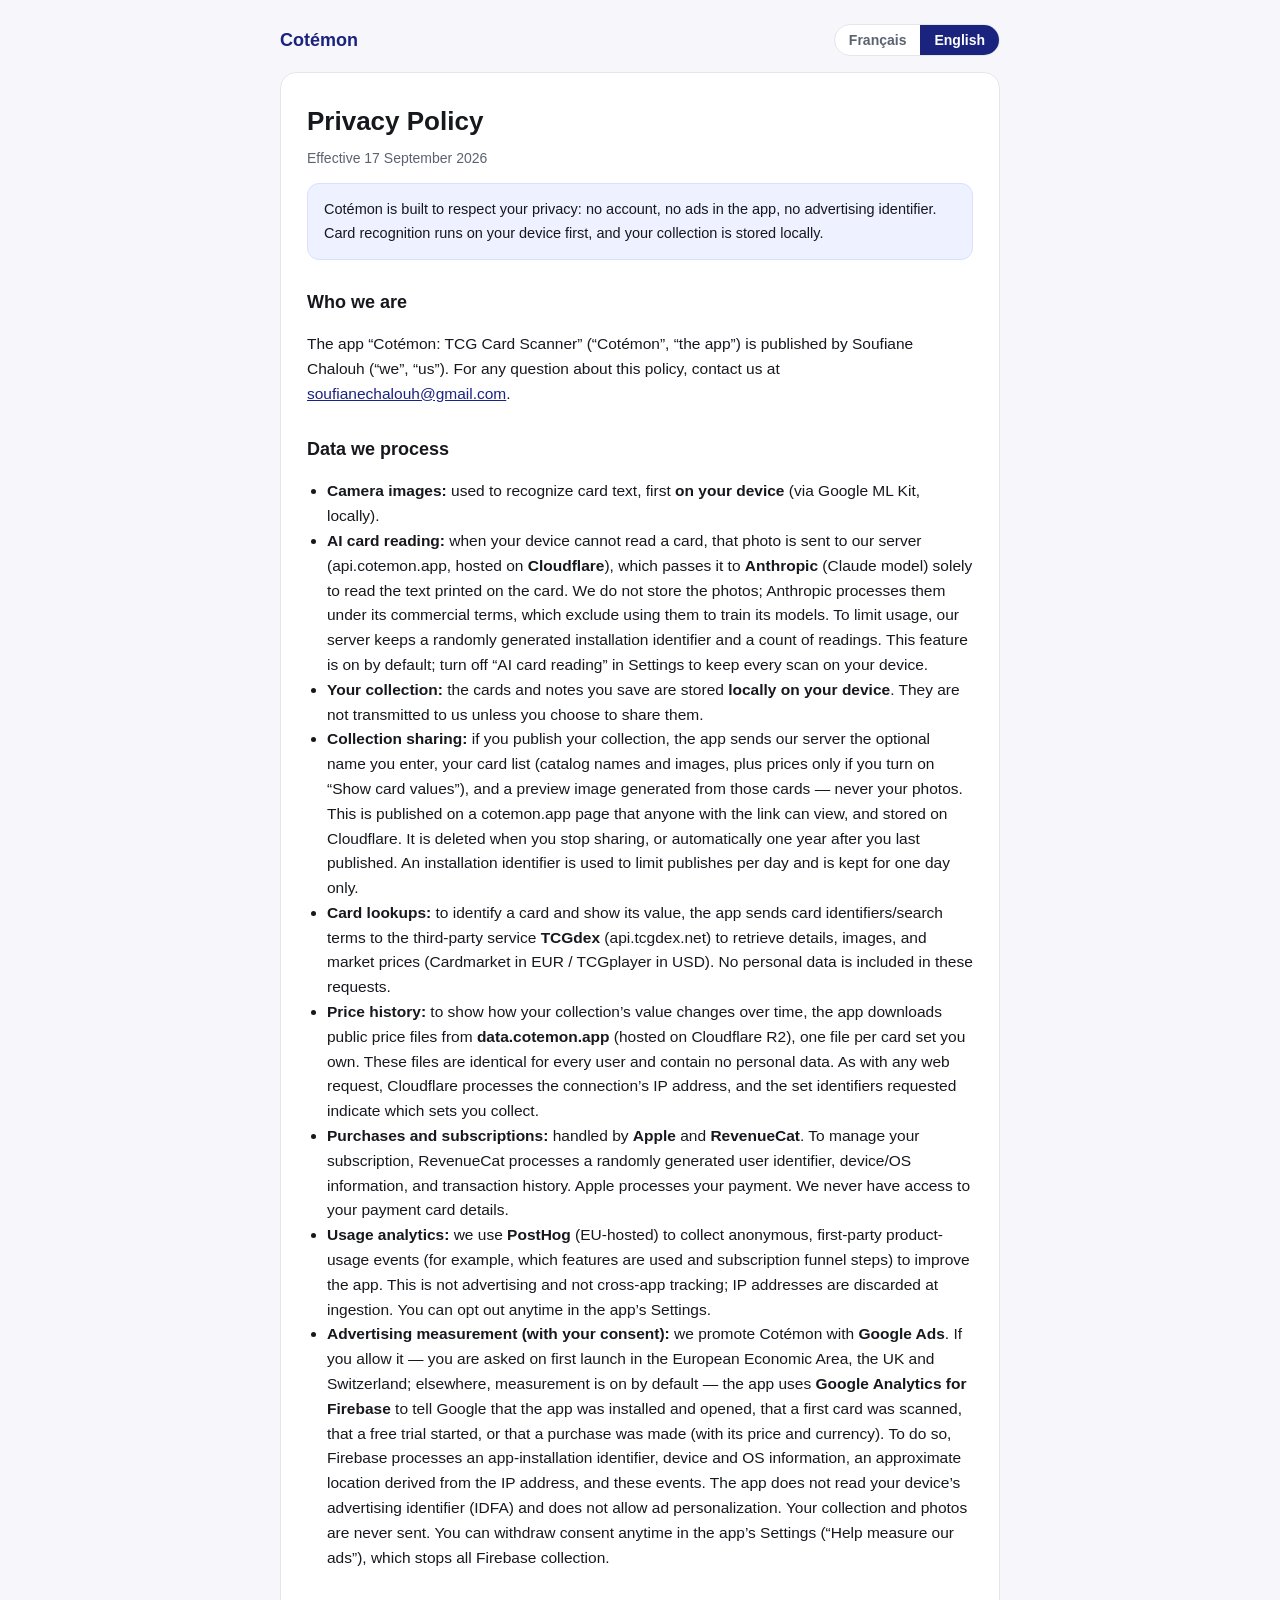
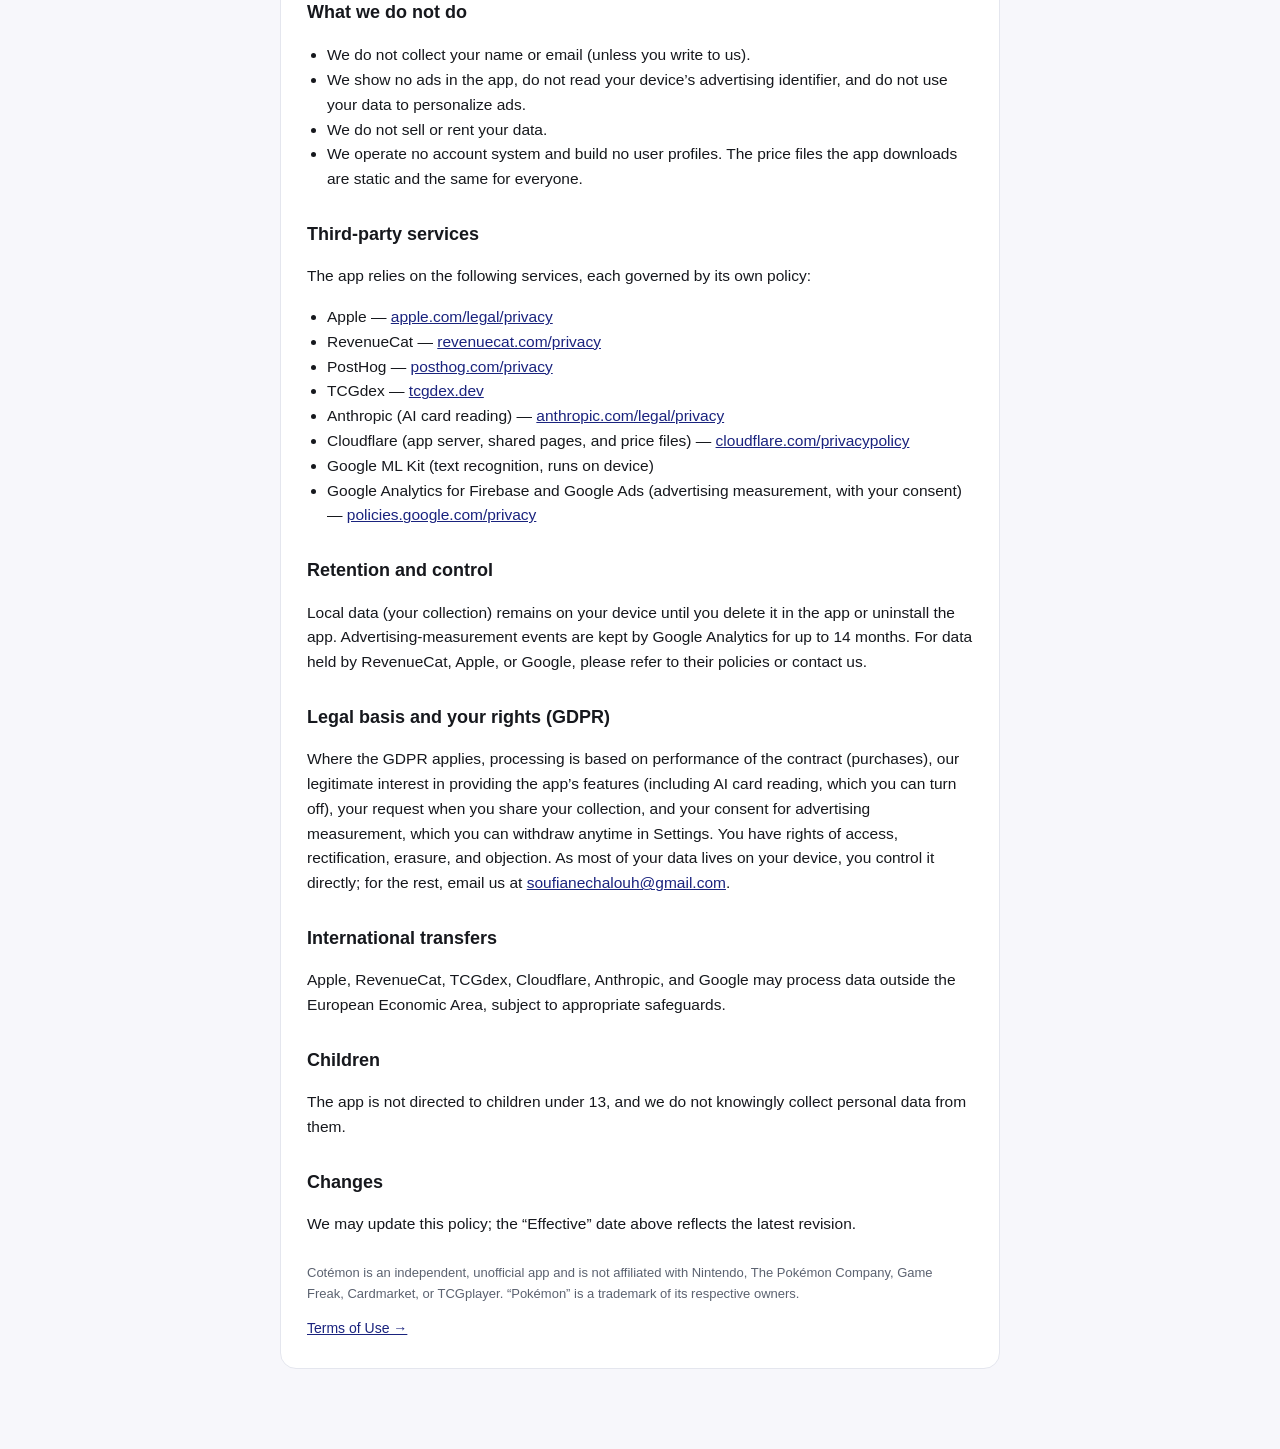
==== commit b6b94c55: "Disclose AI card reading, collection sharing and Google Ads measurement Co-Authored-By: Claude Opus " ====
--- a/privacy.html
+++ b/privacy.html
@@ -19,28 +19,31 @@
   <!-- FRENCH -->
   <section class="card show" data-lang="fr">
     <h1>Politique de confidentialité</h1>
-    <p class="eff">En vigueur le 16 septembre 2026</p>
-    <p class="lead">Cotémon est conçu pour respecter votre vie privée : pas de compte, pas de publicité, pas de pistage inter-apps. La reconnaissance des cartes s’effectue sur votre appareil et votre collection est stockée localement.</p>
+    <p class="eff">En vigueur le 17 septembre 2026</p>
+    <p class="lead">Cotémon est conçu pour respecter votre vie privée : pas de compte, aucune publicité dans l’application, aucun identifiant publicitaire. La reconnaissance des cartes s’effectue d’abord sur votre appareil et votre collection est stockée localement.</p>
 
     <h2>Qui sommes-nous</h2>
     <p>L’application « Cotémon : Valeur Carte TCG » (« Cotémon », « l’application ») est éditée par Soufiane Chalouh (« nous »). Pour toute question relative à cette politique, contactez-nous à <a href="mailto:soufianechalouh@gmail.com">soufianechalouh@gmail.com</a>.</p>
 
     <h2>Données que nous traitons</h2>
     <ul>
-      <li><strong>Images de l’appareil photo :</strong> utilisées uniquement pour reconnaître le texte des cartes <strong>sur votre appareil</strong> (via Google ML Kit, en local). Les images ne sont ni téléversées ni conservées par nous.</li>
-      <li><strong>Votre collection :</strong> les cartes et informations que vous enregistrez sont stockées <strong>localement sur votre appareil</strong>. Elles ne nous sont pas transmises.</li>
+      <li><strong>Images de l’appareil photo :</strong> utilisées pour reconnaître le texte des cartes, d’abord <strong>sur votre appareil</strong> (via Google ML Kit, en local).</li>
+      <li><strong>Lecture des cartes par IA :</strong> lorsque votre appareil ne parvient pas à lire une carte, cette photo est envoyée à notre serveur (api.cotemon.app, hébergé sur <strong>Cloudflare</strong>), qui la transmet à <strong>Anthropic</strong> (modèle Claude) uniquement pour lire le texte imprimé sur la carte. Nous ne conservons pas les photos ; Anthropic les traite selon ses conditions commerciales, qui excluent leur utilisation pour entraîner ses modèles. Pour limiter l’usage, notre serveur conserve un identifiant d’installation généré aléatoirement et un compteur de lectures. Cette fonction est activée par défaut ; désactivez « Lecture des cartes par IA » dans les Réglages pour que chaque scan reste sur votre appareil.</li>
+      <li><strong>Votre collection :</strong> les cartes et informations que vous enregistrez sont stockées <strong>localement sur votre appareil</strong>. Elles ne nous sont pas transmises, sauf si vous choisissez de les partager.</li>
+      <li><strong>Partage de collection :</strong> si vous publiez votre collection, l’application envoie à notre serveur le nom facultatif que vous indiquez, la liste de vos cartes (noms et images du catalogue, et leurs prix uniquement si vous activez « Afficher la cote des cartes ») ainsi qu’une image d’aperçu générée à partir de ces cartes — jamais vos photos. Ces données sont publiées sur une page de cotemon.app visible par toute personne disposant du lien, et stockées sur Cloudflare. Elles sont supprimées lorsque vous arrêtez le partage, ou automatiquement un an après votre dernière publication. Un identifiant d’installation sert à limiter le nombre de publications par jour et n’est conservé qu’un jour.</li>
       <li><strong>Recherches de cartes :</strong> pour identifier une carte et afficher sa cote, l’application envoie des identifiants/termes de carte au service tiers <strong>TCGdex</strong> (api.tcgdex.net) afin de récupérer les détails, images et prix de marché (Cardmarket en EUR / TCGplayer en USD). Aucune donnée personnelle n’est incluse dans ces requêtes.</li>
       <li><strong>Historique des cotes :</strong> pour afficher l’évolution de la valeur de votre collection, l’application télécharge des fichiers de prix publics depuis <strong>data.cotemon.app</strong> (hébergé sur Cloudflare R2), un fichier par série que vous possédez. Ces fichiers sont identiques pour tous les utilisateurs et ne contiennent aucune donnée personnelle. Comme pour toute requête web, Cloudflare traite l’adresse IP de la connexion, et les identifiants de série demandés indiquent quelles séries vous collectionnez.</li>
       <li><strong>Achats et abonnements :</strong> gérés par <strong>Apple</strong> et <strong>RevenueCat</strong>. Pour gérer votre abonnement, RevenueCat traite un identifiant d’utilisateur généré aléatoirement, des informations sur l’appareil/le système et l’historique des transactions. Apple traite votre paiement. Nous n’avons jamais accès à vos coordonnées bancaires.</li>
       <li><strong>Statistiques d’utilisation :</strong> nous utilisons <strong>PostHog</strong> (hébergé dans l’UE) pour collecter des événements d’usage anonymes et internes à l’application (par exemple les fonctionnalités utilisées et les étapes du parcours d’abonnement) afin d’améliorer l’application. Il ne s’agit ni de publicité ni de pistage inter-apps ; les adresses IP sont supprimées à la réception. Vous pouvez vous désinscrire à tout moment dans les Réglages de l’application.</li>
+      <li><strong>Mesure publicitaire (avec votre accord) :</strong> nous faisons connaître Cotémon grâce à <strong>Google Ads</strong>. Si vous l’acceptez — la question est posée au premier lancement dans l’Espace économique européen, au Royaume-Uni et en Suisse ; ailleurs, la mesure est activée par défaut — l’application utilise <strong>Google Analytics for Firebase</strong> pour signaler à Google que l’application a été installée et ouverte, qu’une première carte a été scannée, qu’un essai gratuit a commencé ou qu’un achat a été effectué (avec son prix et sa devise). Firebase traite pour cela un identifiant d’installation de l’application, des informations sur l’appareil et le système, une localisation approximative déduite de l’adresse IP, et ces événements. L’application ne lit pas l’identifiant publicitaire de votre appareil (IDFA) et n’autorise pas la personnalisation des annonces. Votre collection et vos photos ne sont jamais envoyées. Vous pouvez retirer votre accord à tout moment dans les Réglages de l’application (« Mesurer nos publicités »), ce qui arrête toute collecte par Firebase.</li>
     </ul>
 
     <h2>Ce que nous ne faisons pas</h2>
     <ul>
       <li>Nous ne collectons pas votre nom ou votre e-mail (sauf si vous nous écrivez).</li>
-      <li>Nous n’affichons aucune publicité et n’utilisons aucun traceur publicitaire ou inter-apps.</li>
+      <li>Nous n’affichons aucune publicité dans l’application, ne lisons pas l’identifiant publicitaire de votre appareil et n’utilisons pas vos données pour personnaliser des annonces.</li>
       <li>Nous ne vendons ni ne louons vos données.</li>
-      <li>Nous n’exploitons aucun système de comptes. Les fichiers de prix que l’application télécharge sont statiques et identiques pour tous ; nous n’enregistrons aucun profil d’utilisateur.</li>
+      <li>Nous n’exploitons aucun système de comptes et ne constituons aucun profil d’utilisateur. Les fichiers de prix que l’application télécharge sont statiques et identiques pour tous.</li>
     </ul>
 
     <h2>Services tiers</h2>
@@ -50,18 +53,20 @@
       <li>RevenueCat — <a href="https://www.revenuecat.com/privacy/" target="_blank" rel="noopener">revenuecat.com/privacy</a></li>
       <li>PostHog — <a href="https://posthog.com/privacy" target="_blank" rel="noopener">posthog.com/privacy</a></li>
       <li>TCGdex — <a href="https://tcgdex.dev/" target="_blank" rel="noopener">tcgdex.dev</a></li>
-      <li>Cloudflare (hébergement des fichiers de prix) — <a href="https://www.cloudflare.com/privacypolicy/" target="_blank" rel="noopener">cloudflare.com/privacypolicy</a></li>
+      <li>Anthropic (lecture des cartes par IA) — <a href="https://www.anthropic.com/legal/privacy" target="_blank" rel="noopener">anthropic.com/legal/privacy</a></li>
+      <li>Cloudflare (serveur de l’application, pages partagées et fichiers de prix) — <a href="https://www.cloudflare.com/privacypolicy/" target="_blank" rel="noopener">cloudflare.com/privacypolicy</a></li>
       <li>Google ML Kit (reconnaissance de texte, exécutée sur l’appareil)</li>
+      <li>Google Analytics for Firebase et Google Ads (mesure publicitaire, avec votre accord) — <a href="https://policies.google.com/privacy" target="_blank" rel="noopener">policies.google.com/privacy</a></li>
     </ul>
 
     <h2>Conservation et contrôle</h2>
-    <p>Les données locales (votre collection) demeurent sur votre appareil jusqu’à ce que vous les supprimiez dans l’application ou que vous désinstalliez l’application. Pour les données détenues par RevenueCat ou Apple, veuillez consulter leurs politiques ou nous contacter.</p>
+    <p>Les données locales (votre collection) demeurent sur votre appareil jusqu’à ce que vous les supprimiez dans l’application ou que vous désinstalliez l’application. Les événements de mesure publicitaire sont conservés par Google Analytics pendant 14 mois au plus. Pour les données détenues par RevenueCat, Apple ou Google, veuillez consulter leurs politiques ou nous contacter.</p>
 
     <h2>Base légale et vos droits (RGPD)</h2>
-    <p>Lorsque le RGPD s’applique, le traitement repose sur l’exécution du contrat (achats) et notre intérêt légitime à fournir les fonctionnalités de l’application. Vous disposez des droits d’accès, de rectification, d’effacement et d’opposition. La plupart de vos données résidant sur votre appareil, vous en gardez le contrôle direct ; pour le reste, écrivez-nous à <a href="mailto:soufianechalouh@gmail.com">soufianechalouh@gmail.com</a>.</p>
+    <p>Lorsque le RGPD s’applique, le traitement repose sur l’exécution du contrat (achats), notre intérêt légitime à fournir les fonctionnalités de l’application (dont la lecture des cartes par IA, que vous pouvez désactiver), votre demande lorsque vous partagez votre collection, et votre consentement pour la mesure publicitaire, que vous pouvez retirer à tout moment dans les Réglages. Vous disposez des droits d’accès, de rectification, d’effacement et d’opposition. La plupart de vos données résidant sur votre appareil, vous en gardez le contrôle direct ; pour le reste, écrivez-nous à <a href="mailto:soufianechalouh@gmail.com">soufianechalouh@gmail.com</a>.</p>
 
     <h2>Transferts internationaux</h2>
-    <p>Apple, RevenueCat, TCGdex et Cloudflare peuvent traiter des données en dehors de l’Espace économique européen, dans le respect de garanties appropriées.</p>
+    <p>Apple, RevenueCat, TCGdex, Cloudflare, Anthropic et Google peuvent traiter des données en dehors de l’Espace économique européen, dans le respect de garanties appropriées.</p>
 
     <h2>Enfants</h2>
     <p>L’application n’est pas destinée aux enfants de moins de 13 ans et nous ne collectons pas sciemment de données personnelles les concernant.</p>
@@ -76,28 +81,31 @@
   <!-- ENGLISH -->
   <section class="card" data-lang="en">
     <h1>Privacy Policy</h1>
-    <p class="eff">Effective 16 September 2026</p>
-    <p class="lead">Cotémon is built to respect your privacy: no account, no ads, no cross-app tracking. Card recognition runs on your device and your collection is stored locally.</p>
+    <p class="eff">Effective 17 September 2026</p>
+    <p class="lead">Cotémon is built to respect your privacy: no account, no ads in the app, no advertising identifier. Card recognition runs on your device first, and your collection is stored locally.</p>
 
     <h2>Who we are</h2>
     <p>The app “Cotémon: TCG Card Scanner” (“Cotémon”, “the app”) is published by Soufiane Chalouh (“we”, “us”). For any question about this policy, contact us at <a href="mailto:soufianechalouh@gmail.com">soufianechalouh@gmail.com</a>.</p>
 
     <h2>Data we process</h2>
     <ul>
-      <li><strong>Camera images:</strong> used only to recognize card text <strong>on your device</strong> (via Google ML Kit, locally). Images are not uploaded or retained by us.</li>
-      <li><strong>Your collection:</strong> the cards and notes you save are stored <strong>locally on your device</strong>. They are not transmitted to us.</li>
+      <li><strong>Camera images:</strong> used to recognize card text, first <strong>on your device</strong> (via Google ML Kit, locally).</li>
+      <li><strong>AI card reading:</strong> when your device cannot read a card, that photo is sent to our server (api.cotemon.app, hosted on <strong>Cloudflare</strong>), which passes it to <strong>Anthropic</strong> (Claude model) solely to read the text printed on the card. We do not store the photos; Anthropic processes them under its commercial terms, which exclude using them to train its models. To limit usage, our server keeps a randomly generated installation identifier and a count of readings. This feature is on by default; turn off “AI card reading” in Settings to keep every scan on your device.</li>
+      <li><strong>Your collection:</strong> the cards and notes you save are stored <strong>locally on your device</strong>. They are not transmitted to us unless you choose to share them.</li>
+      <li><strong>Collection sharing:</strong> if you publish your collection, the app sends our server the optional name you enter, your card list (catalog names and images, plus prices only if you turn on “Show card values”), and a preview image generated from those cards — never your photos. This is published on a cotemon.app page that anyone with the link can view, and stored on Cloudflare. It is deleted when you stop sharing, or automatically one year after you last published. An installation identifier is used to limit publishes per day and is kept for one day only.</li>
       <li><strong>Card lookups:</strong> to identify a card and show its value, the app sends card identifiers/search terms to the third-party service <strong>TCGdex</strong> (api.tcgdex.net) to retrieve details, images, and market prices (Cardmarket in EUR / TCGplayer in USD). No personal data is included in these requests.</li>
       <li><strong>Price history:</strong> to show how your collection’s value changes over time, the app downloads public price files from <strong>data.cotemon.app</strong> (hosted on Cloudflare R2), one file per card set you own. These files are identical for every user and contain no personal data. As with any web request, Cloudflare processes the connection’s IP address, and the set identifiers requested indicate which sets you collect.</li>
       <li><strong>Purchases and subscriptions:</strong> handled by <strong>Apple</strong> and <strong>RevenueCat</strong>. To manage your subscription, RevenueCat processes a randomly generated user identifier, device/OS information, and transaction history. Apple processes your payment. We never have access to your payment card details.</li>
       <li><strong>Usage analytics:</strong> we use <strong>PostHog</strong> (EU-hosted) to collect anonymous, first-party product-usage events (for example, which features are used and subscription funnel steps) to improve the app. This is not advertising and not cross-app tracking; IP addresses are discarded at ingestion. You can opt out anytime in the app’s Settings.</li>
+      <li><strong>Advertising measurement (with your consent):</strong> we promote Cotémon with <strong>Google Ads</strong>. If you allow it — you are asked on first launch in the European Economic Area, the UK and Switzerland; elsewhere, measurement is on by default — the app uses <strong>Google Analytics for Firebase</strong> to tell Google that the app was installed and opened, that a first card was scanned, that a free trial started, or that a purchase was made (with its price and currency). To do so, Firebase processes an app-installation identifier, device and OS information, an approximate location derived from the IP address, and these events. The app does not read your device’s advertising identifier (IDFA) and does not allow ad personalization. Your collection and photos are never sent. You can withdraw consent anytime in the app’s Settings (“Help measure our ads”), which stops all Firebase collection.</li>
     </ul>
 
     <h2>What we do not do</h2>
     <ul>
       <li>We do not collect your name or email (unless you write to us).</li>
-      <li>We show no ads and use no advertising or cross-app tracking.</li>
+      <li>We show no ads in the app, do not read your device’s advertising identifier, and do not use your data to personalize ads.</li>
       <li>We do not sell or rent your data.</li>
-      <li>We operate no account system. The price files the app downloads are static and the same for everyone; we build no user profile from them.</li>
+      <li>We operate no account system and build no user profiles. The price files the app downloads are static and the same for everyone.</li>
     </ul>
 
     <h2>Third-party services</h2>
@@ -107,18 +115,20 @@
       <li>RevenueCat — <a href="https://www.revenuecat.com/privacy/" target="_blank" rel="noopener">revenuecat.com/privacy</a></li>
       <li>PostHog — <a href="https://posthog.com/privacy" target="_blank" rel="noopener">posthog.com/privacy</a></li>
       <li>TCGdex — <a href="https://tcgdex.dev/" target="_blank" rel="noopener">tcgdex.dev</a></li>
-      <li>Cloudflare (price-file hosting) — <a href="https://www.cloudflare.com/privacypolicy/" target="_blank" rel="noopener">cloudflare.com/privacypolicy</a></li>
+      <li>Anthropic (AI card reading) — <a href="https://www.anthropic.com/legal/privacy" target="_blank" rel="noopener">anthropic.com/legal/privacy</a></li>
+      <li>Cloudflare (app server, shared pages, and price files) — <a href="https://www.cloudflare.com/privacypolicy/" target="_blank" rel="noopener">cloudflare.com/privacypolicy</a></li>
       <li>Google ML Kit (text recognition, runs on device)</li>
+      <li>Google Analytics for Firebase and Google Ads (advertising measurement, with your consent) — <a href="https://policies.google.com/privacy" target="_blank" rel="noopener">policies.google.com/privacy</a></li>
     </ul>
 
     <h2>Retention and control</h2>
-    <p>Local data (your collection) remains on your device until you delete it in the app or uninstall the app. For data held by RevenueCat or Apple, please refer to their policies or contact us.</p>
+    <p>Local data (your collection) remains on your device until you delete it in the app or uninstall the app. Advertising-measurement events are kept by Google Analytics for up to 14 months. For data held by RevenueCat, Apple, or Google, please refer to their policies or contact us.</p>
 
     <h2>Legal basis and your rights (GDPR)</h2>
-    <p>Where the GDPR applies, processing is based on performance of the contract (purchases) and our legitimate interest in providing the app’s features. You have rights of access, rectification, erasure, and objection. As most of your data lives on your device, you control it directly; for the rest, email us at <a href="mailto:soufianechalouh@gmail.com">soufianechalouh@gmail.com</a>.</p>
+    <p>Where the GDPR applies, processing is based on performance of the contract (purchases), our legitimate interest in providing the app’s features (including AI card reading, which you can turn off), your request when you share your collection, and your consent for advertising measurement, which you can withdraw anytime in Settings. You have rights of access, rectification, erasure, and objection. As most of your data lives on your device, you control it directly; for the rest, email us at <a href="mailto:soufianechalouh@gmail.com">soufianechalouh@gmail.com</a>.</p>
 
     <h2>International transfers</h2>
-    <p>Apple, RevenueCat, TCGdex, and Cloudflare may process data outside the European Economic Area, subject to appropriate safeguards.</p>
+    <p>Apple, RevenueCat, TCGdex, Cloudflare, Anthropic, and Google may process data outside the European Economic Area, subject to appropriate safeguards.</p>
 
     <h2>Children</h2>
     <p>The app is not directed to children under 13, and we do not knowingly collect personal data from them.</p>
